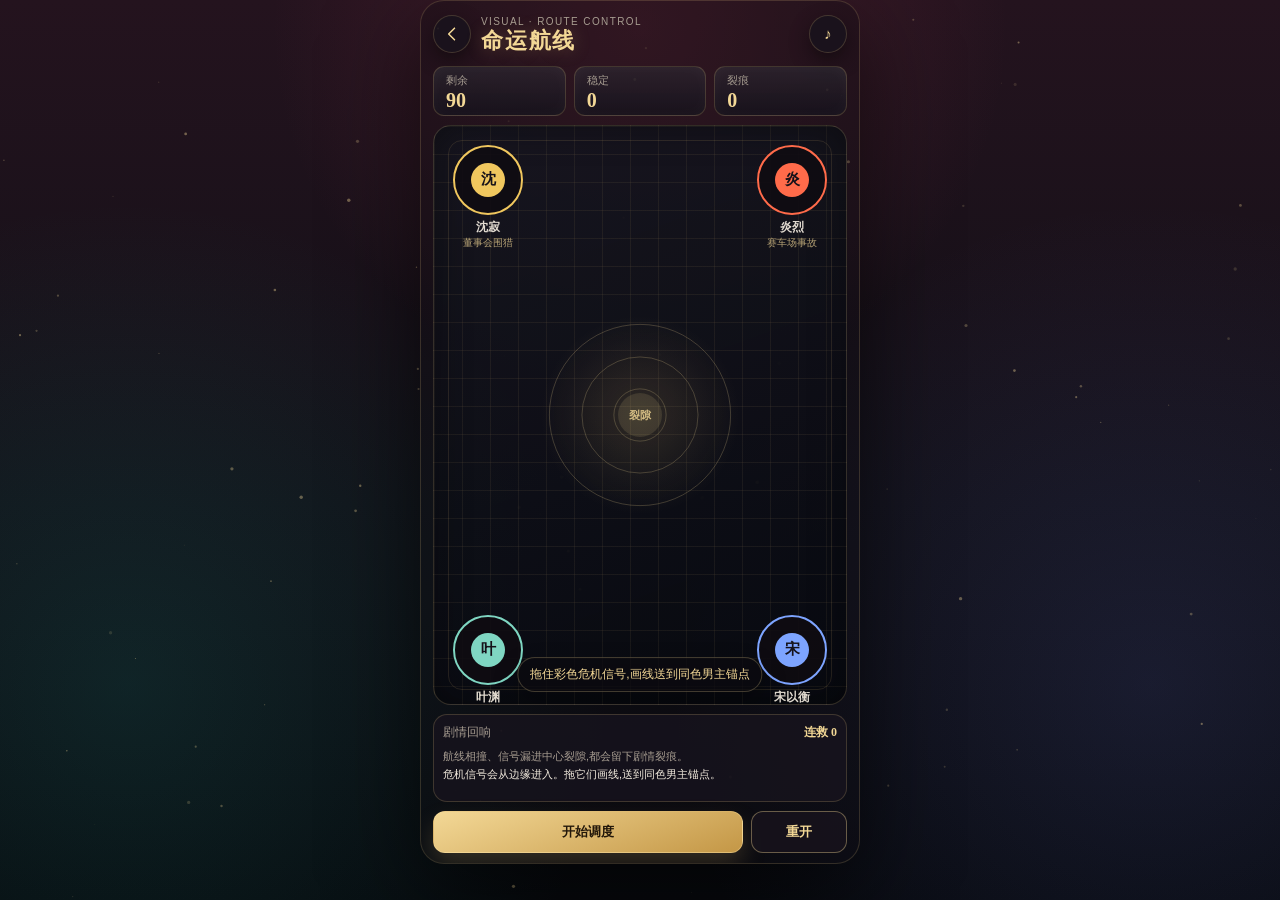
==== dispatch/index.html @ 4bd20bdb "部署全部玩法 demo:补 hub/dispatch/flower/screw-beads/home + 同步 merge/sand 最新版 修复飞书试玩清单死链:此前部署仓只含 root/match" ====
<!DOCTYPE html>
<html lang="zh-CN">
<head>
<meta charset="UTF-8">
<meta name="viewport" content="width=device-width, initial-scale=1.0, maximum-scale=1.0, user-scalable=no, viewport-fit=cover">
<meta name="theme-color" content="#100e16">
<title>命运航线 · 可视化调度 Demo</title>
<link rel="stylesheet" href="dispatch.css?v=301">
</head>
<body>
<canvas id="sky" aria-hidden="true"></canvas>

<main class="app">
  <header class="topbar">
    <a class="icon-btn" href="../home/index.html" title="主界面">
      <svg viewBox="0 0 24 24" fill="none" stroke="currentColor" stroke-width="1.8"><path d="M15 5l-7 7 7 7" stroke-linecap="round" stroke-linejoin="round"/></svg>
    </a>
    <div class="title-block">
      <div class="eyebrow">VISUAL · ROUTE CONTROL</div>
      <h1>命运航线</h1>
    </div>
    <button class="icon-btn" id="btnSound" title="音效">♪</button>
  </header>

  <section class="status-grid" aria-label="调度状态">
    <div class="stat"><span>剩余</span><b id="timeText">90</b></div>
    <div class="stat"><span>稳定</span><b id="saveText">0</b></div>
    <div class="stat"><span>裂痕</span><b id="crackText">0</b></div>
  </section>

  <section class="stage-wrap" aria-label="命运航线调度区">
    <canvas id="stage"></canvas>
    <div class="stage-hint" id="stageHint">拖住彩色危机信号,画线送到同色男主锚点</div>
  </section>

  <section class="log-panel" aria-label="剧情回响">
    <div class="panel-head">
      <span>剧情回响</span>
      <b id="comboText">连救 0</b>
    </div>
    <div class="log-feed" id="logFeed"></div>
  </section>

  <footer class="footer-row">
    <button class="main-btn" id="btnStart">开始调度</button>
    <button class="ghost-btn" id="btnRestart">重开</button>
  </footer>
</main>

<div class="toast" id="toast"></div>
<div class="overlay" id="overlay" aria-hidden="true">
  <div class="modal" id="modal"></div>
</div>

<script src="dispatch.js?v=306"></script>
</body>
</html>
---- dispatch/dispatch.css ----
:root {
  --bg: #100e16;
  --panel: rgba(23, 20, 30, 0.88);
  --line: rgba(232, 198, 126, 0.2);
  --gold: #d8b46a;
  --gold-bright: #f3d896;
  --text: #f3ecdf;
  --muted: #a79d91;
  --danger: #ff5d66;
  --shadow: rgba(0, 0, 0, 0.42);
  --serif: "Songti SC", "Noto Serif SC", "Source Han Serif SC", "STSong", serif;
  --sans: "PingFang SC", "HarmonyOS Sans SC", "Microsoft YaHei", sans-serif;
}

* { box-sizing: border-box; margin: 0; padding: 0; -webkit-tap-highlight-color: transparent; }
html, body { width: 100%; height: 100%; }
body {
  overflow: hidden;
  display: flex;
  justify-content: center;
  color: var(--text);
  font-family: var(--sans);
  background:
    radial-gradient(circle at 50% 3%, rgba(179, 62, 88, 0.24), transparent 34%),
    radial-gradient(circle at 10% 76%, rgba(30, 139, 130, 0.18), transparent 36%),
    radial-gradient(circle at 90% 76%, rgba(99, 112, 210, 0.15), transparent 36%),
    linear-gradient(180deg, #24131e 0%, #111017 56%, #07090d 100%);
  user-select: none;
  -webkit-user-select: none;
}

#sky {
  position: fixed;
  inset: 0;
  width: 100%;
  height: 100%;
  opacity: 0.68;
  pointer-events: none;
}

.app {
  position: relative;
  z-index: 1;
  width: 100%;
  max-width: 440px;
  height: 100vh;
  height: 100dvh;
  padding: max(10px, env(safe-area-inset-top)) 12px max(10px, env(safe-area-inset-bottom));
  display: flex;
  flex-direction: column;
  gap: 9px;
}

@media (max-width: 460px) {
  .app { max-width: none; }
}

@media (min-width: 520px) {
  .app {
    height: min(920px, 96dvh);
    margin-top: max(0px, calc((100dvh - 920px) / 2));
    border: 1px solid rgba(232, 198, 126, 0.18);
    border-radius: 24px;
    background: rgba(14, 12, 18, 0.36);
    box-shadow: 0 28px 90px rgba(0, 0, 0, 0.58);
    overflow: hidden;
  }
}

.topbar,
.status-grid,
.log-panel,
.footer-row {
  flex: 0 0 auto;
}

.topbar {
  min-height: 46px;
  display: flex;
  align-items: center;
  gap: 10px;
}

.icon-btn {
  width: 38px;
  height: 38px;
  border: 1px solid var(--line);
  border-radius: 50%;
  background: rgba(24, 20, 29, 0.78);
  color: var(--gold-bright);
  display: grid;
  place-items: center;
  text-decoration: none;
  font: 600 15px var(--serif);
  cursor: pointer;
  box-shadow: 0 8px 20px var(--shadow);
}
.icon-btn svg { width: 20px; height: 20px; }
.icon-btn:active { transform: scale(0.94); }
.icon-btn.off { opacity: 0.45; }

.title-block { flex: 1; min-width: 0; }
.eyebrow {
  font-size: 10px;
  color: var(--muted);
  letter-spacing: 0.14em;
}
h1 {
  margin-top: 2px;
  font: 700 22px/1.05 var(--serif);
  color: var(--gold-bright);
  letter-spacing: 0.08em;
  text-shadow: 0 0 18px rgba(216, 180, 106, 0.28);
}

.status-grid {
  display: grid;
  grid-template-columns: repeat(3, 1fr);
  gap: 8px;
}
.stat {
  height: 50px;
  border: 1px solid var(--line);
  border-radius: 11px;
  background: linear-gradient(180deg, rgba(44, 38, 47, 0.78), rgba(22, 18, 27, 0.82));
  display: flex;
  flex-direction: column;
  justify-content: center;
  padding: 0 12px;
  box-shadow: inset 0 0 16px rgba(255, 255, 255, 0.03);
}
.stat span {
  font-size: 11px;
  color: var(--muted);
}
.stat b {
  margin-top: 2px;
  font: 700 20px/1 var(--serif);
  color: var(--gold-bright);
}

.stage-wrap {
  position: relative;
  flex: 1 1 auto;
  min-height: 380px;
  border: 1px solid rgba(232, 198, 126, 0.18);
  border-radius: 18px;
  overflow: hidden;
  background:
    linear-gradient(rgba(232, 198, 126, 0.07) 1px, transparent 1px),
    linear-gradient(90deg, rgba(232, 198, 126, 0.07) 1px, transparent 1px),
    radial-gradient(circle at 50% 50%, rgba(216, 180, 106, 0.16), transparent 28%),
    linear-gradient(160deg, rgba(22, 22, 32, 0.9), rgba(8, 10, 16, 0.94));
  background-size: 28px 28px, 28px 28px, auto, auto;
  box-shadow: inset 0 0 36px rgba(0, 0, 0, 0.38);
}
.stage-wrap::before {
  content: "";
  position: absolute;
  inset: 14px;
  border: 1px solid rgba(232, 198, 126, 0.12);
  border-radius: 14px;
  pointer-events: none;
}
#stage {
  display: block;
  width: 100%;
  height: 100%;
  touch-action: none;
  cursor: crosshair;
}
.stage-hint {
  position: absolute;
  left: 50%;
  bottom: 12px;
  transform: translateX(-50%);
  max-width: calc(100% - 36px);
  padding: 8px 12px;
  border: 1px solid rgba(243, 216, 150, 0.24);
  border-radius: 99px;
  background: rgba(12, 10, 16, 0.72);
  color: var(--gold-bright);
  font-size: 12px;
  white-space: nowrap;
  pointer-events: none;
  box-shadow: 0 12px 26px rgba(0, 0, 0, 0.26);
}
.stage-hint.hide { opacity: 0; transition: opacity 0.24s ease; }

.log-panel {
  min-height: 82px;
  border: 1px solid var(--line);
  border-radius: 14px;
  background: var(--panel);
  padding: 9px;
}
.panel-head {
  display: flex;
  justify-content: space-between;
  align-items: center;
  gap: 8px;
  margin-bottom: 8px;
  color: var(--muted);
  font-size: 12px;
}
.panel-head b {
  color: var(--gold-bright);
  font: 700 12px var(--serif);
}
.log-feed {
  height: 43px;
  overflow: hidden;
  display: grid;
  align-content: start;
  gap: 4px;
}
.log-line {
  color: var(--text);
  font-size: 11px;
  line-height: 1.28;
  overflow: hidden;
  white-space: nowrap;
  text-overflow: ellipsis;
}
.log-line.muted { color: var(--muted); }

.footer-row {
  display: grid;
  grid-template-columns: 1fr 96px;
  gap: 8px;
}
.main-btn,
.ghost-btn,
.modal-btn {
  height: 42px;
  border: 1px solid rgba(243, 216, 150, 0.38);
  border-radius: 12px;
  font: 700 13px var(--sans);
  cursor: pointer;
}
.main-btn {
  color: #22170a;
  background: linear-gradient(160deg, #f3d896, #c49746);
  box-shadow: 0 12px 24px rgba(216, 180, 106, 0.2);
}
.ghost-btn {
  color: var(--gold-bright);
  background: rgba(24, 20, 29, 0.8);
}
.main-btn:active,
.ghost-btn:active,
.modal-btn:active { transform: scale(0.98); }

.toast {
  position: fixed;
  left: 50%;
  bottom: 15%;
  z-index: 90;
  max-width: min(360px, calc(100vw - 32px));
  transform: translate(-50%, 12px);
  opacity: 0;
  pointer-events: none;
  transition: 0.22s;
  border: 1px solid rgba(243, 216, 150, 0.22);
  border-radius: 18px;
  background: rgba(15, 12, 18, 0.92);
  color: var(--text);
  padding: 9px 15px;
  font-size: 12px;
  text-align: center;
  box-shadow: 0 16px 36px rgba(0, 0, 0, 0.32);
}
.toast.show {
  opacity: 1;
  transform: translate(-50%, 0);
}

.overlay {
  position: fixed;
  inset: 0;
  z-index: 95;
  display: none;
  align-items: center;
  justify-content: center;
  padding: 22px;
  background: rgba(5, 4, 7, 0.72);
}
.overlay.show { display: flex; }
.modal {
  width: min(360px, 100%);
  border: 1px solid rgba(243, 216, 150, 0.36);
  border-radius: 20px;
  background:
    radial-gradient(circle at 50% 0%, rgba(216, 180, 106, 0.22), transparent 42%),
    linear-gradient(180deg, #251d27, #121017);
  padding: 22px;
  text-align: center;
  box-shadow: 0 28px 70px rgba(0, 0, 0, 0.55);
}
.modal h2 {
  font: 700 22px var(--serif);
  color: var(--gold-bright);
  letter-spacing: 0.04em;
  margin-bottom: 8px;
}
.modal p {
  color: var(--muted);
  font-size: 13px;
  line-height: 1.7;
}
.modal-stats {
  display: grid;
  grid-template-columns: repeat(3, 1fr);
  gap: 8px;
  margin: 16px 0;
}
.modal-stat {
  border-radius: 12px;
  background: rgba(255, 255, 255, 0.06);
  padding: 10px 6px;
}
.modal-stat b {
  display: block;
  font: 700 18px var(--serif);
  color: var(--gold-bright);
}
.modal-stat span {
  display: block;
  margin-top: 3px;
  font-size: 10px;
  color: var(--muted);
}
.modal-btn {
  width: 100%;
  margin-top: 4px;
  color: #22170a;
  background: linear-gradient(160deg, #f3d896, #c49746);
}

@media (max-height: 760px) {
  .app {
    gap: 7px;
    padding-top: max(8px, env(safe-area-inset-top));
    padding-bottom: max(8px, env(safe-area-inset-bottom));
  }
  .topbar { min-height: 42px; }
  .icon-btn { width: 34px; height: 34px; }
  h1 { font-size: 20px; }
  .stat { height: 44px; }
  .stage-wrap { min-height: 362px; }
  .log-panel { min-height: 72px; }
  .log-feed { height: 35px; }
  .main-btn,
  .ghost-btn,
  .modal-btn { height: 40px; }
}

@media (max-height: 670px) {
  .status-grid { display: none; }
  .stage-wrap { min-height: 336px; }
  .log-panel { display: none; }
}
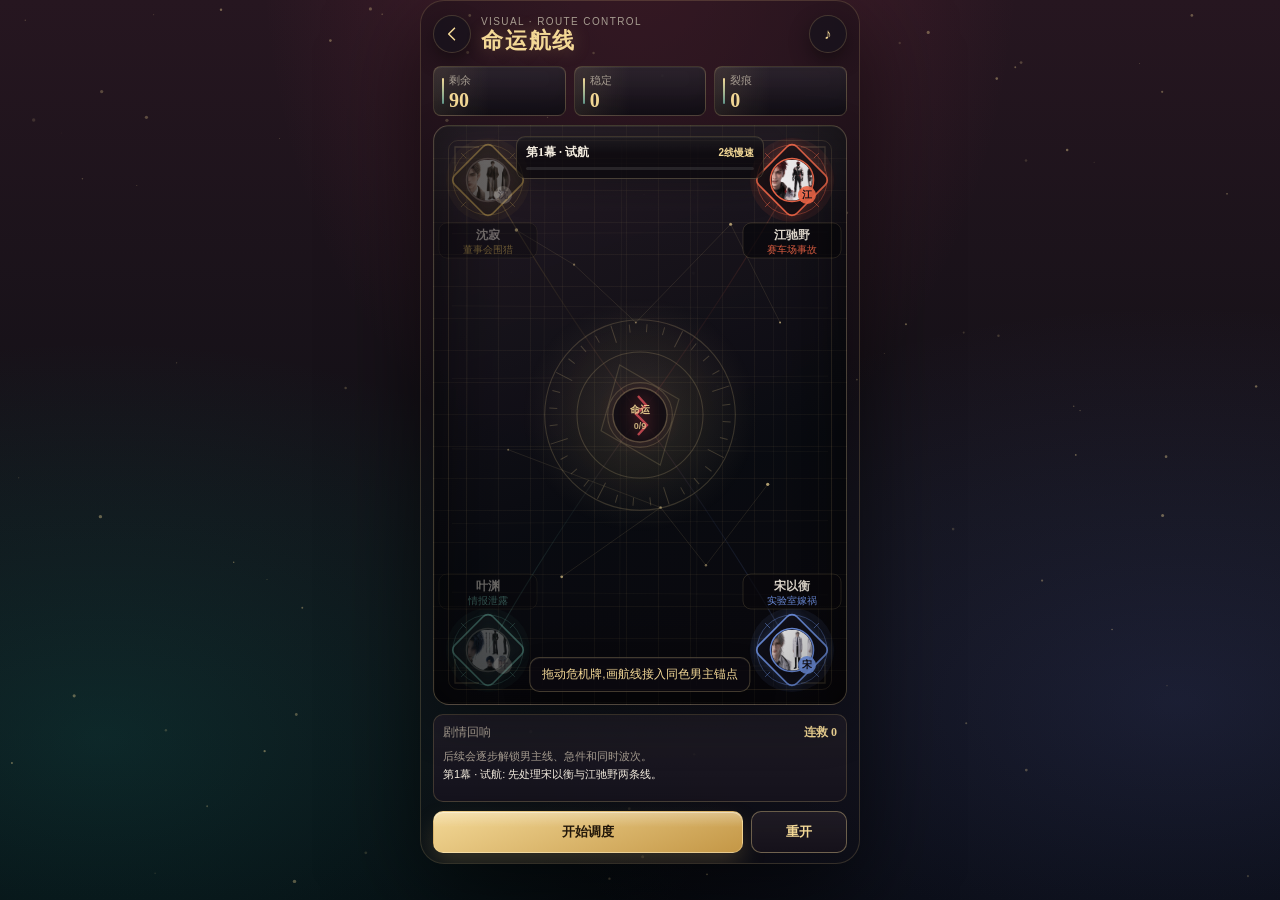
==== commit 61ed7bb0: "同步最新版:dispatch/flower/sand 更新 + 补 dispatch/flower 资源与 characters/sand Co-Authored-By: Claude Opus 4." ====
--- a/dispatch/index.html
+++ b/dispatch/index.html
@@ -5,7 +5,7 @@
 <meta name="viewport" content="width=device-width, initial-scale=1.0, maximum-scale=1.0, user-scalable=no, viewport-fit=cover">
 <meta name="theme-color" content="#100e16">
 <title>命运航线 · 可视化调度 Demo</title>
-<link rel="stylesheet" href="dispatch.css?v=301">
+<link rel="stylesheet" href="dispatch.css?v=304">
 </head>
 <body>
 <canvas id="sky" aria-hidden="true"></canvas>
@@ -30,7 +30,14 @@
 
   <section class="stage-wrap" aria-label="命运航线调度区">
     <canvas id="stage"></canvas>
-    <div class="stage-hint" id="stageHint">拖住彩色危机信号,画线送到同色男主锚点</div>
+    <div class="level-strip" aria-label="当前关卡">
+      <div class="level-row">
+        <span id="levelName">第1幕 · 试航</span>
+        <b id="levelRule">2线慢速</b>
+      </div>
+      <div class="level-meter"><i id="levelMeter"></i></div>
+    </div>
+    <div class="stage-hint" id="stageHint">拖动危机牌,画航线接入同色男主锚点</div>
   </section>
 
   <section class="log-panel" aria-label="剧情回响">
@@ -52,6 +59,6 @@
   <div class="modal" id="modal"></div>
 </div>
 
-<script src="dispatch.js?v=306"></script>
+<script src="dispatch.js?v=309"></script>
 </body>
 </html>
--- a/dispatch/dispatch.css
+++ b/dispatch/dispatch.css
@@ -21,10 +21,10 @@
   color: var(--text);
   font-family: var(--sans);
   background:
-    radial-gradient(circle at 50% 3%, rgba(179, 62, 88, 0.24), transparent 34%),
-    radial-gradient(circle at 10% 76%, rgba(30, 139, 130, 0.18), transparent 36%),
-    radial-gradient(circle at 90% 76%, rgba(99, 112, 210, 0.15), transparent 36%),
-    linear-gradient(180deg, #24131e 0%, #111017 56%, #07090d 100%);
+    radial-gradient(ellipse at 50% -8%, rgba(205, 68, 96, 0.24), transparent 42%),
+    radial-gradient(ellipse at 8% 82%, rgba(24, 154, 139, 0.2), transparent 38%),
+    radial-gradient(ellipse at 92% 78%, rgba(102, 120, 218, 0.17), transparent 40%),
+    linear-gradient(180deg, #261620 0%, #111016 57%, #06080d 100%);
   user-select: none;
   -webkit-user-select: none;
 }
@@ -119,15 +119,30 @@
   gap: 8px;
 }
 .stat {
+  position: relative;
   height: 50px;
   border: 1px solid var(--line);
-  border-radius: 11px;
-  background: linear-gradient(180deg, rgba(44, 38, 47, 0.78), rgba(22, 18, 27, 0.82));
+  border-radius: 8px;
+  background:
+    linear-gradient(90deg, rgba(243, 216, 150, 0.1), transparent 42%),
+    linear-gradient(180deg, rgba(44, 38, 47, 0.82), rgba(18, 16, 24, 0.88));
   display: flex;
   flex-direction: column;
   justify-content: center;
-  padding: 0 12px;
-  box-shadow: inset 0 0 16px rgba(255, 255, 255, 0.03);
+  padding: 0 12px 0 15px;
+  box-shadow:
+    inset 0 1px 0 rgba(255, 255, 255, 0.05),
+    inset 0 -12px 18px rgba(0, 0, 0, 0.12);
+}
+.stat::before {
+  content: "";
+  position: absolute;
+  left: 8px;
+  top: 11px;
+  bottom: 11px;
+  width: 2px;
+  border-radius: 2px;
+  background: linear-gradient(180deg, var(--gold-bright), rgba(127, 214, 194, 0.65));
 }
 .stat span {
   font-size: 11px;
@@ -141,28 +156,45 @@
 
 .stage-wrap {
   position: relative;
+  isolation: isolate;
   flex: 1 1 auto;
   min-height: 380px;
-  border: 1px solid rgba(232, 198, 126, 0.18);
-  border-radius: 18px;
-  overflow: hidden;
-  background:
-    linear-gradient(rgba(232, 198, 126, 0.07) 1px, transparent 1px),
-    linear-gradient(90deg, rgba(232, 198, 126, 0.07) 1px, transparent 1px),
-    radial-gradient(circle at 50% 50%, rgba(216, 180, 106, 0.16), transparent 28%),
-    linear-gradient(160deg, rgba(22, 22, 32, 0.9), rgba(8, 10, 16, 0.94));
-  background-size: 28px 28px, 28px 28px, auto, auto;
-  box-shadow: inset 0 0 36px rgba(0, 0, 0, 0.38);
+  border: 1px solid rgba(243, 216, 150, 0.24);
+  border-radius: 16px;
+  overflow: hidden;
+  background:
+    linear-gradient(rgba(232, 198, 126, 0.055) 1px, transparent 1px),
+    linear-gradient(90deg, rgba(232, 198, 126, 0.055) 1px, transparent 1px),
+    linear-gradient(160deg, rgba(37, 28, 38, 0.88), rgba(9, 11, 17, 0.96) 62%, rgba(10, 8, 13, 0.98)),
+    radial-gradient(ellipse at 50% 50%, rgba(216, 180, 106, 0.12), transparent 35%);
+  background-size: 32px 32px, 32px 32px, auto, auto;
+  box-shadow:
+    0 18px 48px rgba(0, 0, 0, 0.24),
+    inset 0 0 40px rgba(0, 0, 0, 0.42),
+    inset 0 1px 0 rgba(255, 255, 255, 0.05);
 }
 .stage-wrap::before {
   content: "";
   position: absolute;
   inset: 14px;
-  border: 1px solid rgba(232, 198, 126, 0.12);
-  border-radius: 14px;
+  border: 1px solid rgba(232, 198, 126, 0.14);
+  border-radius: 10px;
+  z-index: 2;
+  pointer-events: none;
+}
+.stage-wrap::after {
+  content: "";
+  position: absolute;
+  inset: 0;
+  background:
+    linear-gradient(180deg, rgba(255, 255, 255, 0.035), transparent 18%, transparent 78%, rgba(0, 0, 0, 0.26)),
+    linear-gradient(90deg, rgba(0, 0, 0, 0.2), transparent 18%, transparent 82%, rgba(0, 0, 0, 0.2));
+  z-index: 2;
   pointer-events: none;
 }
 #stage {
+  position: relative;
+  z-index: 1;
   display: block;
   width: 100%;
   height: 100%;
@@ -171,27 +203,89 @@
 }
 .stage-hint {
   position: absolute;
+  z-index: 3;
   left: 50%;
   bottom: 12px;
   transform: translateX(-50%);
   max-width: calc(100% - 36px);
   padding: 8px 12px;
   border: 1px solid rgba(243, 216, 150, 0.24);
-  border-radius: 99px;
-  background: rgba(12, 10, 16, 0.72);
+  border-radius: 10px;
+  background: rgba(12, 10, 16, 0.76);
   color: var(--gold-bright);
   font-size: 12px;
   white-space: nowrap;
   pointer-events: none;
-  box-shadow: 0 12px 26px rgba(0, 0, 0, 0.26);
+  box-shadow:
+    0 12px 26px rgba(0, 0, 0, 0.26),
+    inset 0 1px 0 rgba(255, 255, 255, 0.05);
 }
 .stage-hint.hide { opacity: 0; transition: opacity 0.24s ease; }
+
+.level-strip {
+  position: absolute;
+  z-index: 3;
+  top: 10px;
+  left: 50%;
+  width: min(248px, calc(100% - 128px));
+  min-width: 178px;
+  transform: translateX(-50%);
+  border: 1px solid rgba(243, 216, 150, 0.2);
+  border-radius: 9px;
+  background:
+    linear-gradient(180deg, rgba(255, 255, 255, 0.06), transparent 42%),
+    rgba(9, 8, 12, 0.72);
+  padding: 7px 9px 8px;
+  pointer-events: none;
+  box-shadow:
+    0 12px 28px rgba(0, 0, 0, 0.25),
+    inset 0 1px 0 rgba(255, 255, 255, 0.05);
+}
+.level-row {
+  display: flex;
+  align-items: center;
+  justify-content: space-between;
+  gap: 8px;
+  min-width: 0;
+}
+.level-row span,
+.level-row b {
+  overflow: hidden;
+  white-space: nowrap;
+  text-overflow: ellipsis;
+}
+.level-row span {
+  color: var(--text);
+  font: 700 12px var(--serif);
+}
+.level-row b {
+  flex: 0 0 auto;
+  color: var(--gold-bright);
+  font: 700 10px var(--sans);
+}
+.level-meter {
+  height: 3px;
+  margin-top: 6px;
+  border-radius: 99px;
+  overflow: hidden;
+  background: rgba(255, 255, 255, 0.1);
+}
+.level-meter i {
+  display: block;
+  width: 0%;
+  height: 100%;
+  border-radius: inherit;
+  background: linear-gradient(90deg, #7fd6c2, #f3d896, #ff6b4a);
+  transition: width 0.18s linear;
+}
 
 .log-panel {
   min-height: 82px;
   border: 1px solid var(--line);
-  border-radius: 14px;
-  background: var(--panel);
+  border-radius: 10px;
+  background:
+    linear-gradient(180deg, rgba(255, 255, 255, 0.035), transparent),
+    var(--panel);
   padding: 9px;
 }
 .panel-head {
@@ -234,18 +328,24 @@
 .modal-btn {
   height: 42px;
   border: 1px solid rgba(243, 216, 150, 0.38);
-  border-radius: 12px;
+  border-radius: 10px;
   font: 700 13px var(--sans);
   cursor: pointer;
 }
 .main-btn {
   color: #22170a;
-  background: linear-gradient(160deg, #f3d896, #c49746);
-  box-shadow: 0 12px 24px rgba(216, 180, 106, 0.2);
+  background:
+    linear-gradient(180deg, rgba(255, 255, 255, 0.28), transparent 38%),
+    linear-gradient(160deg, #f3d896, #c49746);
+  box-shadow:
+    0 12px 24px rgba(216, 180, 106, 0.2),
+    inset 0 1px 0 rgba(255, 255, 255, 0.42);
 }
 .ghost-btn {
   color: var(--gold-bright);
-  background: rgba(24, 20, 29, 0.8);
+  background:
+    linear-gradient(180deg, rgba(255, 255, 255, 0.045), transparent),
+    rgba(24, 20, 29, 0.84);
 }
 .main-btn:active,
 .ghost-btn:active,
@@ -359,4 +459,10 @@
   .status-grid { display: none; }
   .stage-wrap { min-height: 336px; }
   .log-panel { display: none; }
-}
+  .level-strip {
+    top: 8px;
+    width: min(220px, calc(100% - 124px));
+    padding: 6px 8px;
+  }
+  .level-row span { font-size: 11px; }
+}
